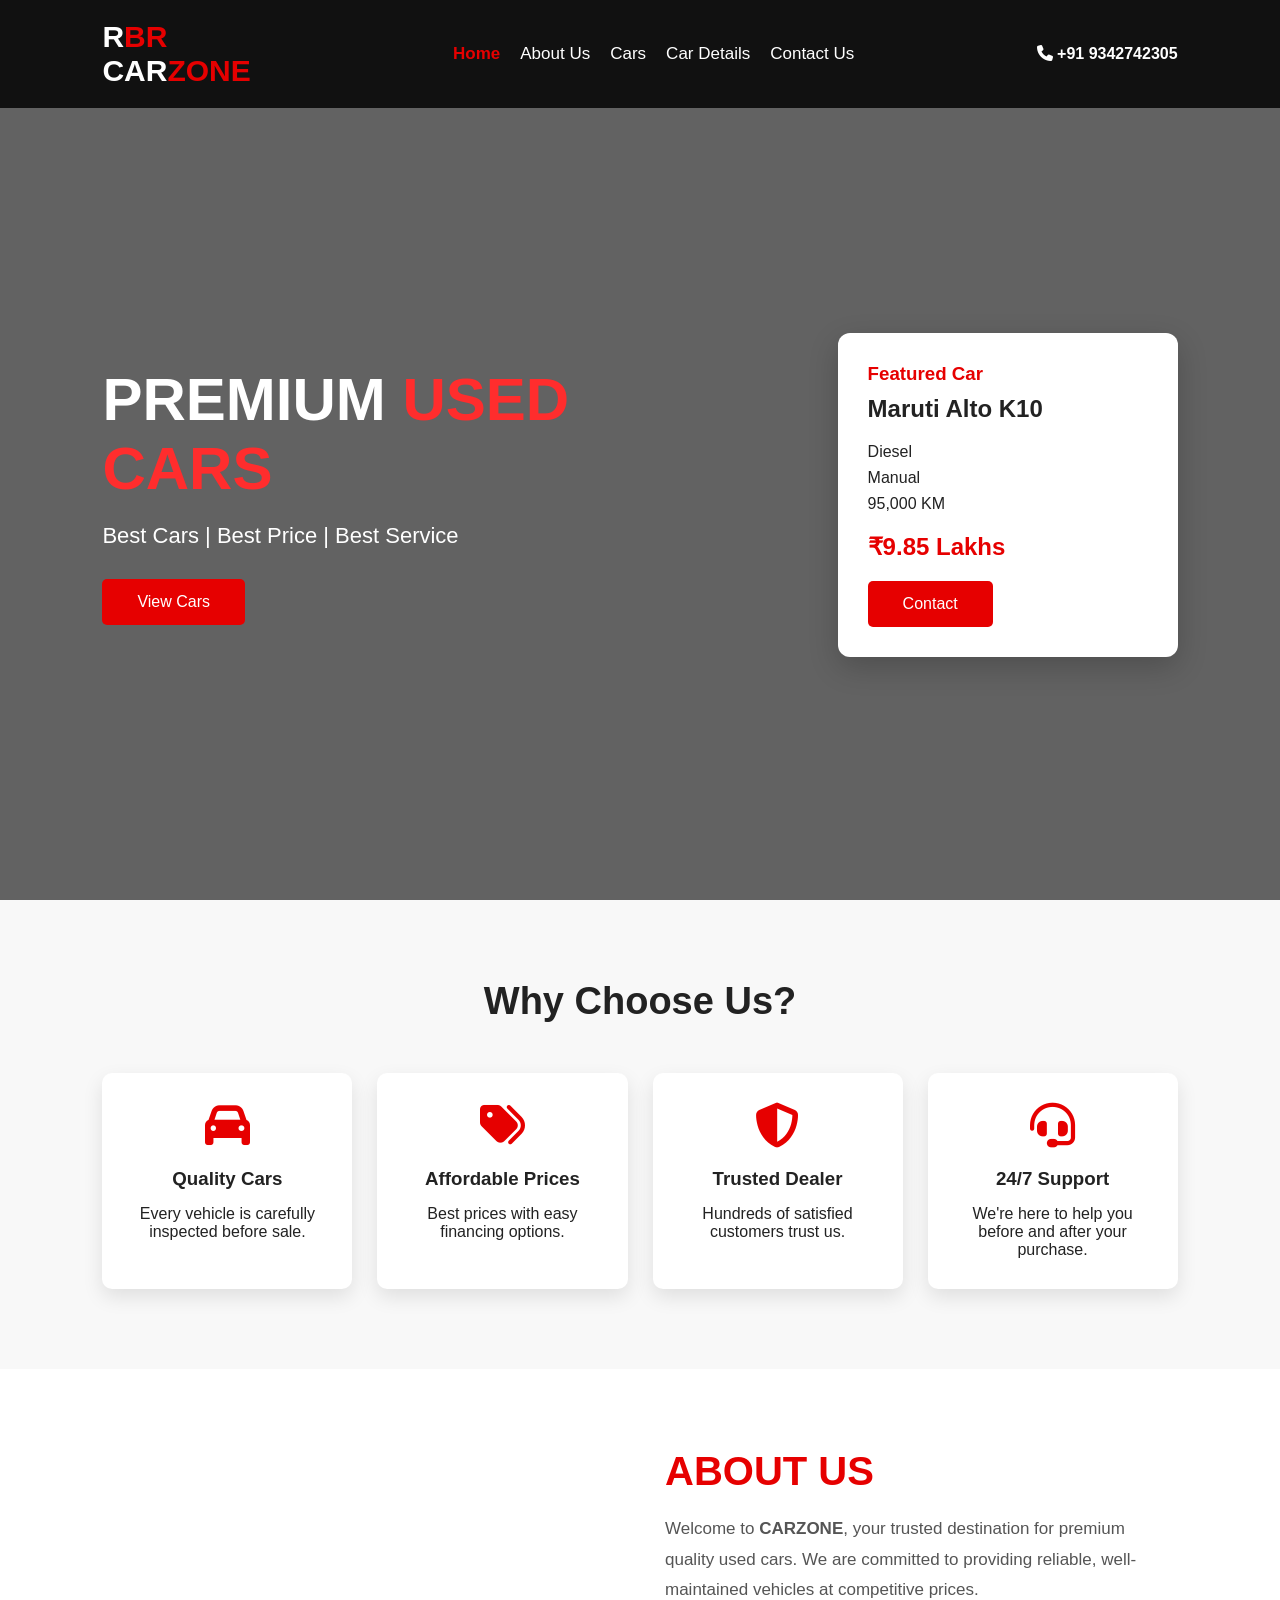
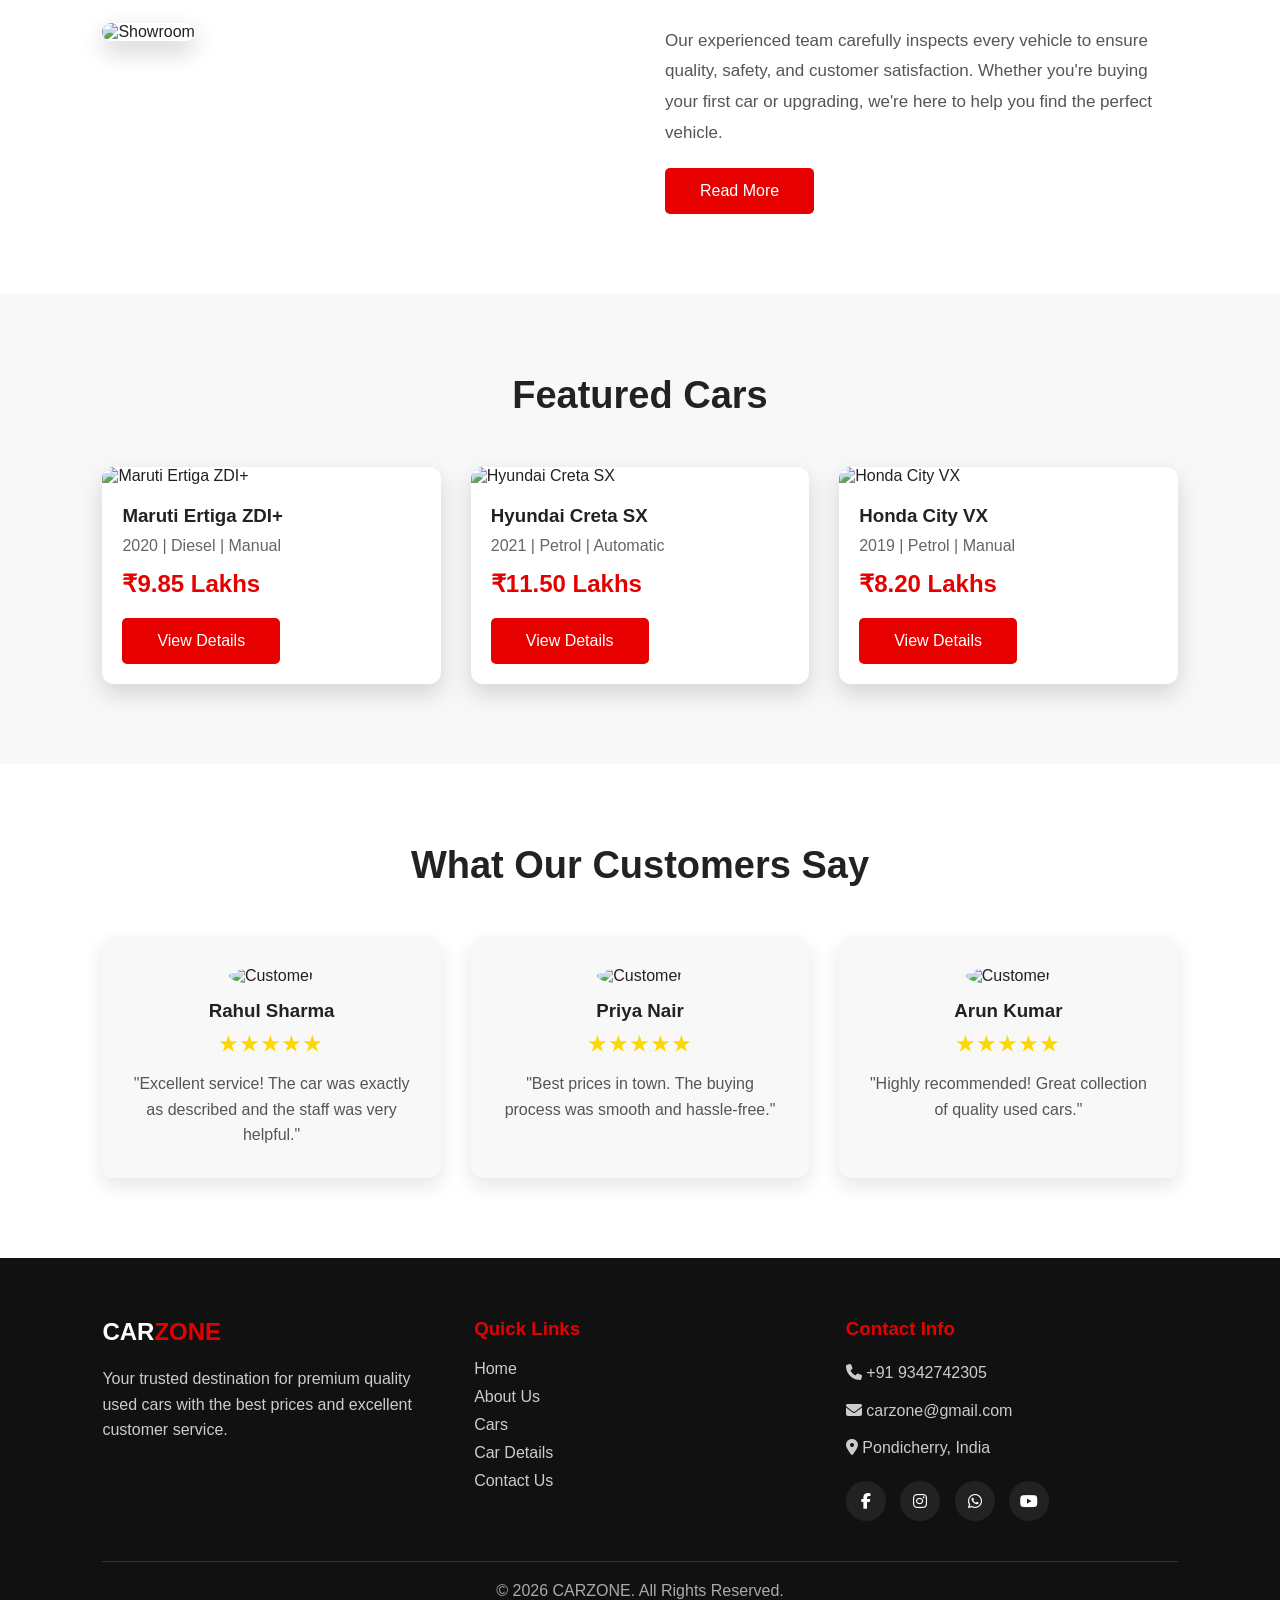
==== index.html @ 75038582 "Add files via upload" ====
<!DOCTYPE html>
<html lang="en">
<head>
<meta charset="UTF-8">
<meta name="viewport" content="width=device-width, initial-scale=1.0">
<title>CARZONE</title>
<link rel="icon" type="image/jpg" href="images/logo.jpg">
<link rel="stylesheet" href="style.css">

<!-- Font Awesome -->
<link rel="stylesheet"
href="https://cdnjs.cloudflare.com/ajax/libs/font-awesome/6.5.2/css/all.min.css">
</head>

<body>

<header>

<div class="logo">
<h2>R<span>BR</span></h2>
<h2>CAR<span>ZONE</span></h2>
</div>

<nav>
<ul>
<li><a href="index.html" class="active">Home</a></li>
<li><a href="about.html">About Us</a></li>
<li><a href="cars.html">Cars</a></li>
<li><a href="car -details.html">Car Details</a></li>
<li><a href="contact.html">Contact Us</a></li>
</ul>
</nav>

<div class="phone">
<i class="fa-solid fa-phone"></i>
+91 9342742305
</div>

</header>

<section class="hero">

<div class="hero-text">

<h1>PREMIUM <span>USED CARS</span></h1>

<p>Best Cars | Best Price | Best Service</p>

<a href="cars.html" class="btn">View Cars</a>

</div>

<div class="car-card">

<h3>Featured Car</h3>

<h2>Maruti Alto K10</h2>

<p>Diesel</p>
<p>Manual</p>
<p>95,000 KM</p>

<h1>₹9.85 Lakhs</h1>

<a href="contact.html" class="btn">Contact</a>

</div>

</section>

<section class="features">

    <h2 class="section-title">Why Choose Us?</h2>

    <div class="feature-container">

        <div class="box">
            <i class="fa-solid fa-car"></i>
            <h3>Quality Cars</h3>
            <p>Every vehicle is carefully inspected before sale.</p>
        </div>

        <div class="box">
            <i class="fa-solid fa-tags"></i>
            <h3>Affordable Prices</h3>
            <p>Best prices with easy financing options.</p>
        </div>

        <div class="box">
            <i class="fa-solid fa-shield-halved"></i>
            <h3>Trusted Dealer</h3>
            <p>Hundreds of satisfied customers trust us.</p>
        </div>

        <div class="box">
            <i class="fa-solid fa-headset"></i>
            <h3>24/7 Support</h3>
            <p>We're here to help you before and after your purchase.</p>
        </div>

    </div>

</section>

<section class="about">

    <div class="about-image">
        <img src="images/showroom.jpg" alt="Showroom">
    </div>

    <div class="about-content">

        <h2>ABOUT US</h2>

        <p>
            Welcome to <strong>CARZONE</strong>, your trusted destination for
            premium quality used cars. We are committed to providing reliable,
            well-maintained vehicles at competitive prices.
        </p>

        <p>
            Our experienced team carefully inspects every vehicle to ensure
            quality, safety, and customer satisfaction. Whether you're buying
            your first car or upgrading, we're here to help you find the
            perfect vehicle.
        </p>

        <a href="about.html" class="btn">Read More</a>

    </div>

</section>

<section class="featured-cars">

    <h2 class="section-title">Featured Cars</h2>

    <div class="car-container">

        <div class="car-box">
            <img src="images/car1.jpeg" alt="Maruti Ertiga ZDI+">
            <div class="car-info">
                <h3>Maruti Ertiga ZDI+</h3>
                <p>2020 | Diesel | Manual</p>
                <h4>₹9.85 Lakhs</h4>
                <a href="car -details.html" class="btn">View Details</a>
            </div>
        </div>

        <div class="car-box">
            <img src="images/car2.jpg" alt="Hyundai Creta SX">
            <div class="car-info">
                <h3>Hyundai Creta SX</h3>
                <p>2021 | Petrol | Automatic</p>
                <h4>₹11.50 Lakhs</h4>
                <a href="car -details.html" class="btn">View Details</a>
            </div>
        </div>

        <div class="car-box">
            <img src="images/car3.jpeg" alt="Honda City VX">
            <div class="car-info">
                <h3>Honda City VX</h3>
                <p>2019 | Petrol | Manual</p>
                <h4>₹8.20 Lakhs</h4>
                <a href="car -details.html" class="btn">View Details</a>
            </div>
        </div>

    </div>

</section>

<section class="reviews">

    <h2 class="section-title">What Our Customers Say</h2>

    <div class="review-container">

        <div class="review">
            <img src="images/user1.jpg" alt="Customer">
            <h3>Rahul Sharma</h3>
            <div class="stars">★★★★★</div>
            <p>"Excellent service! The car was exactly as described and the staff was very helpful."</p>
        </div>

        <div class="review">
            <img src="images/user2.jpg" alt="Customer">
            <h3>Priya Nair</h3>
            <div class="stars">★★★★★</div>
            <p>"Best prices in town. The buying process was smooth and hassle-free."</p>
        </div>

        <div class="review">
            <img src="images/user3.jpg" alt="Customer">
            <h3>Arun Kumar</h3>
            <div class="stars">★★★★★</div>
            <p>"Highly recommended! Great collection of quality used cars."</p>
        </div>

    </div>

</section>

<footer class="footer">

    <div class="footer-container">

        <div class="footer-box">
            <h2>CAR<span>ZONE</span></h2>
            <p>
                Your trusted destination for premium quality used cars
                with the best prices and excellent customer service.
            </p>
        </div>

        <div class="footer-box">
            <h3>Quick Links</h3>
            <ul>
                <li><a href="index.html" class="active">Home</a></li>
                <li><a href="about.html">About Us</a></li>
                <li><a href="cars.html">Cars</a></li>
                <li><a href="car -details.html">Car Details</a></li>
                <li><a href="contact.html">Contact Us</a></li>
            </ul>
        </div>

        <div class="footer-box">
            <h3>Contact Info</h3>
            <p><i class="fa-solid fa-phone"></i> +91 9342742305</p>
            <p><i class="fa-solid fa-envelope"></i> carzone@gmail.com</p>
            <p><i class="fa-solid fa-location-dot"></i> Pondicherry, India</p>

            <div class="social-icons">
                <a href="https://www.facebook.com/MarutiSuzukiIndiaLimited" target="_blank"><i class="fab fa-facebook-f"></i></a>
                <a href="https://www.instagram.com/marutisuzukiarena/" target="_blank"><i class="fab fa-instagram"></i></a>
                <a href="https://wa.me/919342742305" target="_blank"><i class="fab fa-whatsapp"></i></a>
                <a href="https://www.youtube.com/@MarutiSuzukiIndiaLtd" target="_blank"><i class="fab fa-youtube"></i></a>
            </div>
        </div>

    </div>

    <div class="footer-bottom">
        <p>©️ 2026 CARZONE. All Rights Reserved.</p>
    </div>

</footer>

</body>
</html>
---- style.css ----
/* Reset */
*{
    margin:0;
    padding:0;
    box-sizing:border-box;
    font-family:Arial, Helvetica, sans-serif;
}

body{
    background:#f5f5f5;
    color:#222;
}

/* Header */
header{
    width:100%;
    background:#111;
    display:flex;
    justify-content:space-between;
    align-items:center;
    padding:20px 8%;
    position:fixed;
    top:0;
    z-index:1000;
}

.logo h2{
    color:#fff;
    font-size:30px;
}

.logo span{
    color:#e60000;
}

nav ul{
    display:flex;
    list-style:none;
}

nav ul li{
    margin-left:20px;
}

nav ul li a{
    font-size:16px;
    white-space:nowrap;
}

nav ul li a{
    color:#fff;
    text-decoration:none;
    font-size:17px;
    transition:.3s;
}
nav ul li a.active{
    color:#e60000;
    font-weight:bold;
}
nav ul li a:hover{
    color:#e60000;
}

.phone{
    color:#fff;
    font-weight:bold;
}

/* Hero Section */
.hero{
    margin-top:90px;
    min-height:90vh;
    background:linear-gradient(rgba(0,0,0,.6),rgba(0,0,0,.6)),
    url("images/hero.jpg") center/cover no-repeat;
    display:flex;
    justify-content:space-between;
    align-items:center;
    padding:60px 8%;
}

.hero-text{
    color:#fff;
    max-width:600px;
}

.hero-text h1{
    font-size:60px;
    margin-bottom:20px;
}

.hero-text span{
    color:#ff2d2d;
}

.hero-text p{
    font-size:22px;
    margin-bottom:30px;
}

.btn{
    display:inline-block;
    background:#e60000;
    color:#fff;
    text-decoration:none;
    padding:14px 35px;
    border-radius:5px;
    transition:.3s;
}

.btn:hover{
    background:#b30000;
}

/* Featured Car Card */
.car-card{
    width:340px;
    background:#fff;
    padding:30px;
    border-radius:12px;
    box-shadow:0 10px 30px rgba(0,0,0,.2);
}

.car-card h3{
    color:#e60000;
    margin-bottom:10px;
}

.car-card h2{
    margin-bottom:20px;
}

.car-card p{
    margin:8px 0;
}

.car-card h1{
    color:#e60000;
    margin:20px 0;
}
/* Features Section */

.features{
    padding:80px 8%;
    background:#f8f8f8;
}

.section-title{
    text-align:center;
    font-size:38px;
    margin-bottom:50px;
    color:#222;
}

.feature-container{
    display:grid;
    grid-template-columns:repeat(auto-fit,minmax(220px,1fr));
    gap:25px;
}

.box{
    background:#fff;
    padding:30px;
    text-align:center;
    border-radius:10px;
    box-shadow:0 8px 20px rgba(0,0,0,.1);
    transition:.3s;
}

.box:hover{
    transform:translateY(-8px);
}

.box i{
    font-size:45px;
    color:#e60000;
    margin-bottom:20px;
}

.box h3{
    margin-bottom:15px;
}
/* About Section */

.about{
    display:flex;
    align-items:center;
    justify-content:space-between;
    gap:50px;
    padding:80px 8%;
    background:#ffffff;
}

.about-image{
    flex:1;
}

.about-image img{
    width:100%;
    border-radius:12px;
    box-shadow:0 10px 25px rgba(0,0,0,.2);
}

.about-content{
    flex:1;
}

.about-content h2{
    font-size:40px;
    color:#e60000;
    margin-bottom:20px;
}

.about-content p{
    font-size:17px;
    line-height:1.8;
    margin-bottom:20px;
    color:#555;
}
/* Featured Cars */

.featured-cars{
    padding:80px 8%;
    background:#f8f8f8;
}

.car-container{
    display:grid;
    grid-template-columns:repeat(auto-fit,minmax(300px,1fr));
    gap:30px;
}

.car-box{
    background:#fff;
    border-radius:12px;
    overflow:hidden;
    box-shadow:0 10px 25px rgba(0,0,0,.15);
    transition:.3s;
}

.car-box:hover{
    transform:translateY(-10px);
}

.car-box img{
    width:100%;
    height:220px;
    object-fit:cover;
}

.car-info{
    padding:20px;
}

.car-info h3{
    margin-bottom:10px;
}

.car-info p{
    color:#666;
    margin-bottom:15px;
}

.car-info h4{
    color:#e60000;
    margin-bottom:20px;
    font-size:24px;
}
/* Customer Reviews */

.reviews{
    padding:80px 8%;
    background:#ffffff;
}

.review-container{
    display:grid;
    grid-template-columns:repeat(auto-fit,minmax(280px,1fr));
    gap:30px;
}

.review{
    background:#f8f8f8;
    text-align:center;
    padding:30px;
    border-radius:12px;
    box-shadow:0 8px 20px rgba(0,0,0,.1);
    transition:.3s;
}

.review:hover{
    transform:translateY(-8px);
}

.review img{
    width:90px;
    height:90px;
    border-radius:50%;
    object-fit:cover;
    margin-bottom:15px;
}

.review h3{
    margin-bottom:10px;
}

.stars{
    color:gold;
    font-size:20px;
    font-weight: bold;
    letter-spacing: 3px;
    margin-bottom:15px;
}

.review p{
    color:#555;
    line-height:1.6;
}
/* Footer */

.footer{
    background:#111;
    color:#fff;
    padding:60px 8% 20px;
}

.footer-container{
    display:grid;
    grid-template-columns:repeat(auto-fit,minmax(250px,1fr));
    gap:40px;
    margin-bottom:40px;
}

.footer-box h2{
    color:#fff;
    margin-bottom:20px;
}

.footer-box h2 span{
    color:#e60000;
}

.footer-box h3{
    margin-bottom:20px;
    color:#e60000;
}

.footer-box p{
    margin-bottom:12px;
    color:#ccc;
    line-height:1.6;
}

.footer-box ul{
    list-style:none;
}

.footer-box ul li{
    margin-bottom:10px;
}

.footer-box ul li a{
    color:#ccc;
    text-decoration:none;
    transition:.3s;
}

.footer-box ul li a:hover{
    color:#e60000;
}

.social-icons{
    margin-top:20px;
}

.social-icons a{
    display:inline-flex;
    align-items:center;
    justify-content:center;
    width:40px;
    height:40px;
    background:#222;
    color:#fff;
    border-radius:50%;
    margin-right:10px;
    text-decoration:none;
    transition:.3s;
}

.social-icons a:hover{
    background:#e60000;
}

.footer-bottom{
    border-top:1px solid #333;
    padding-top:20px;
    text-align:center;
    color:#aaa;
}
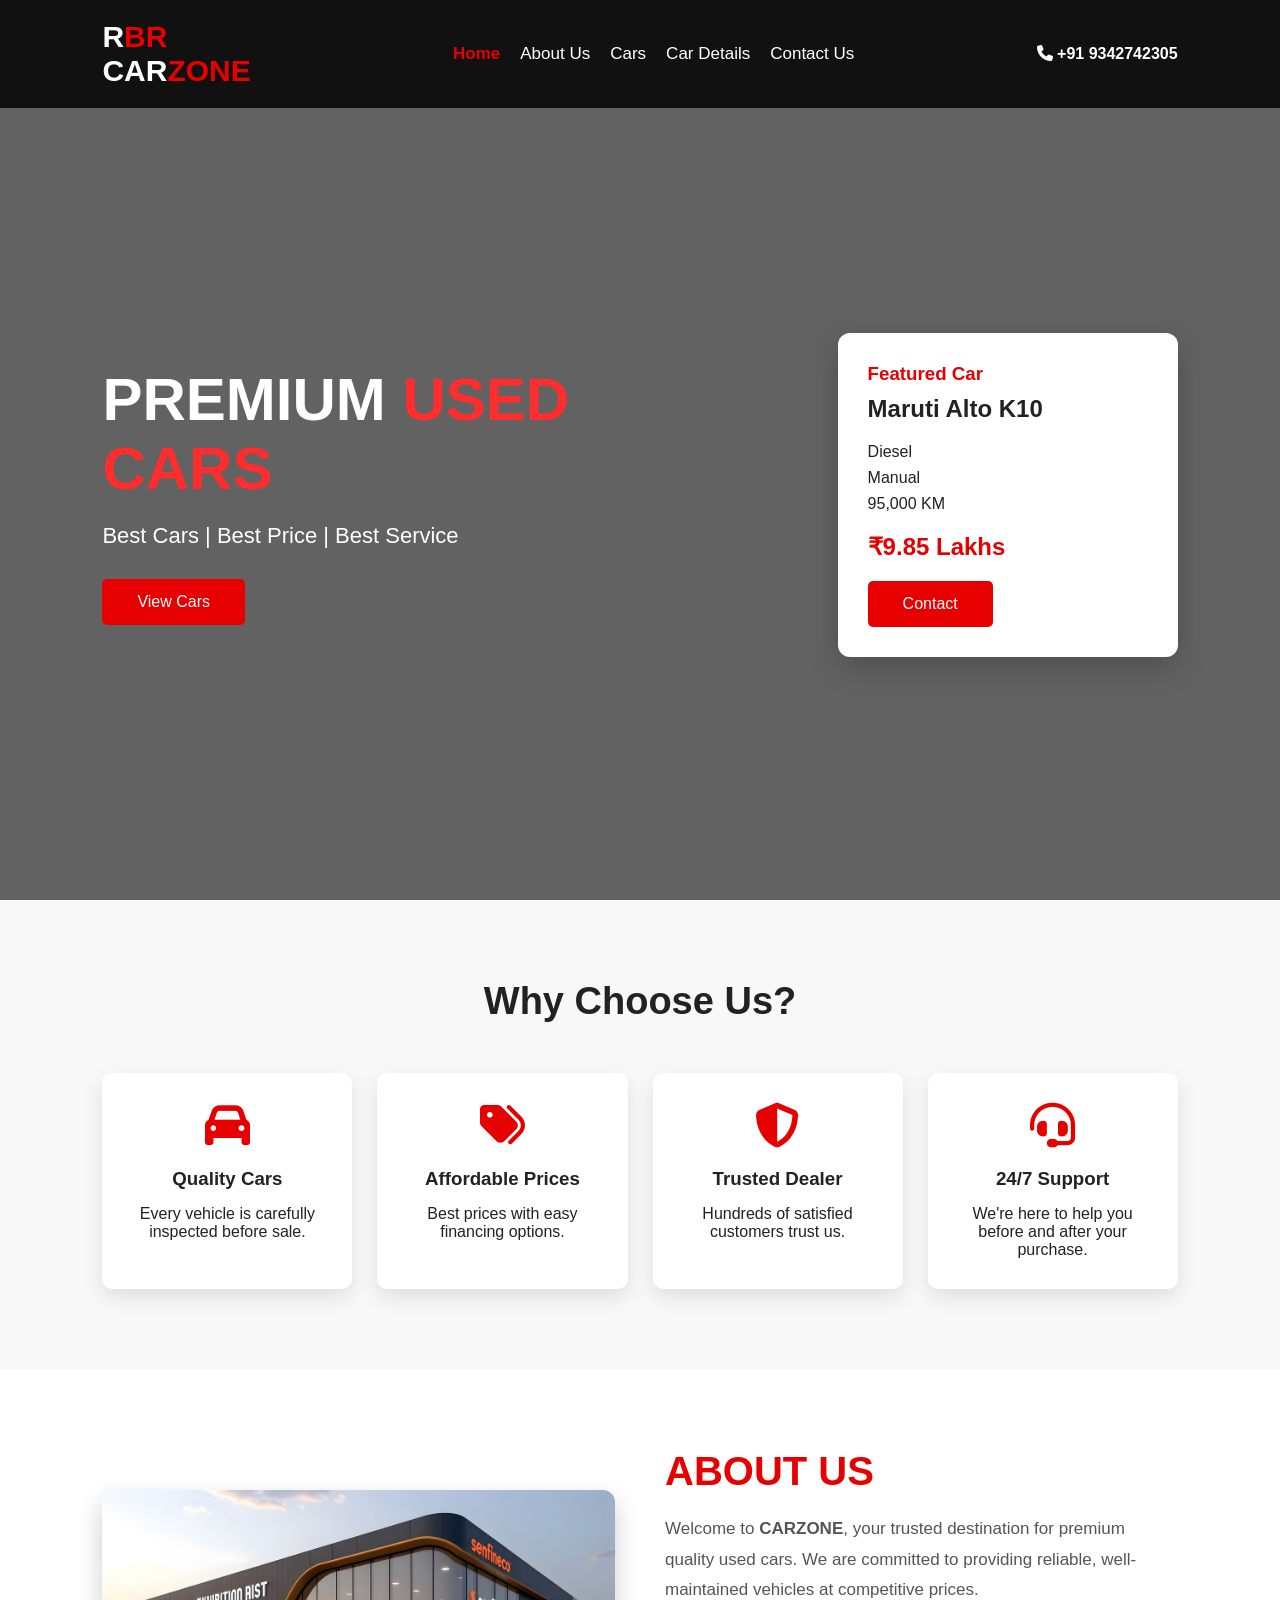
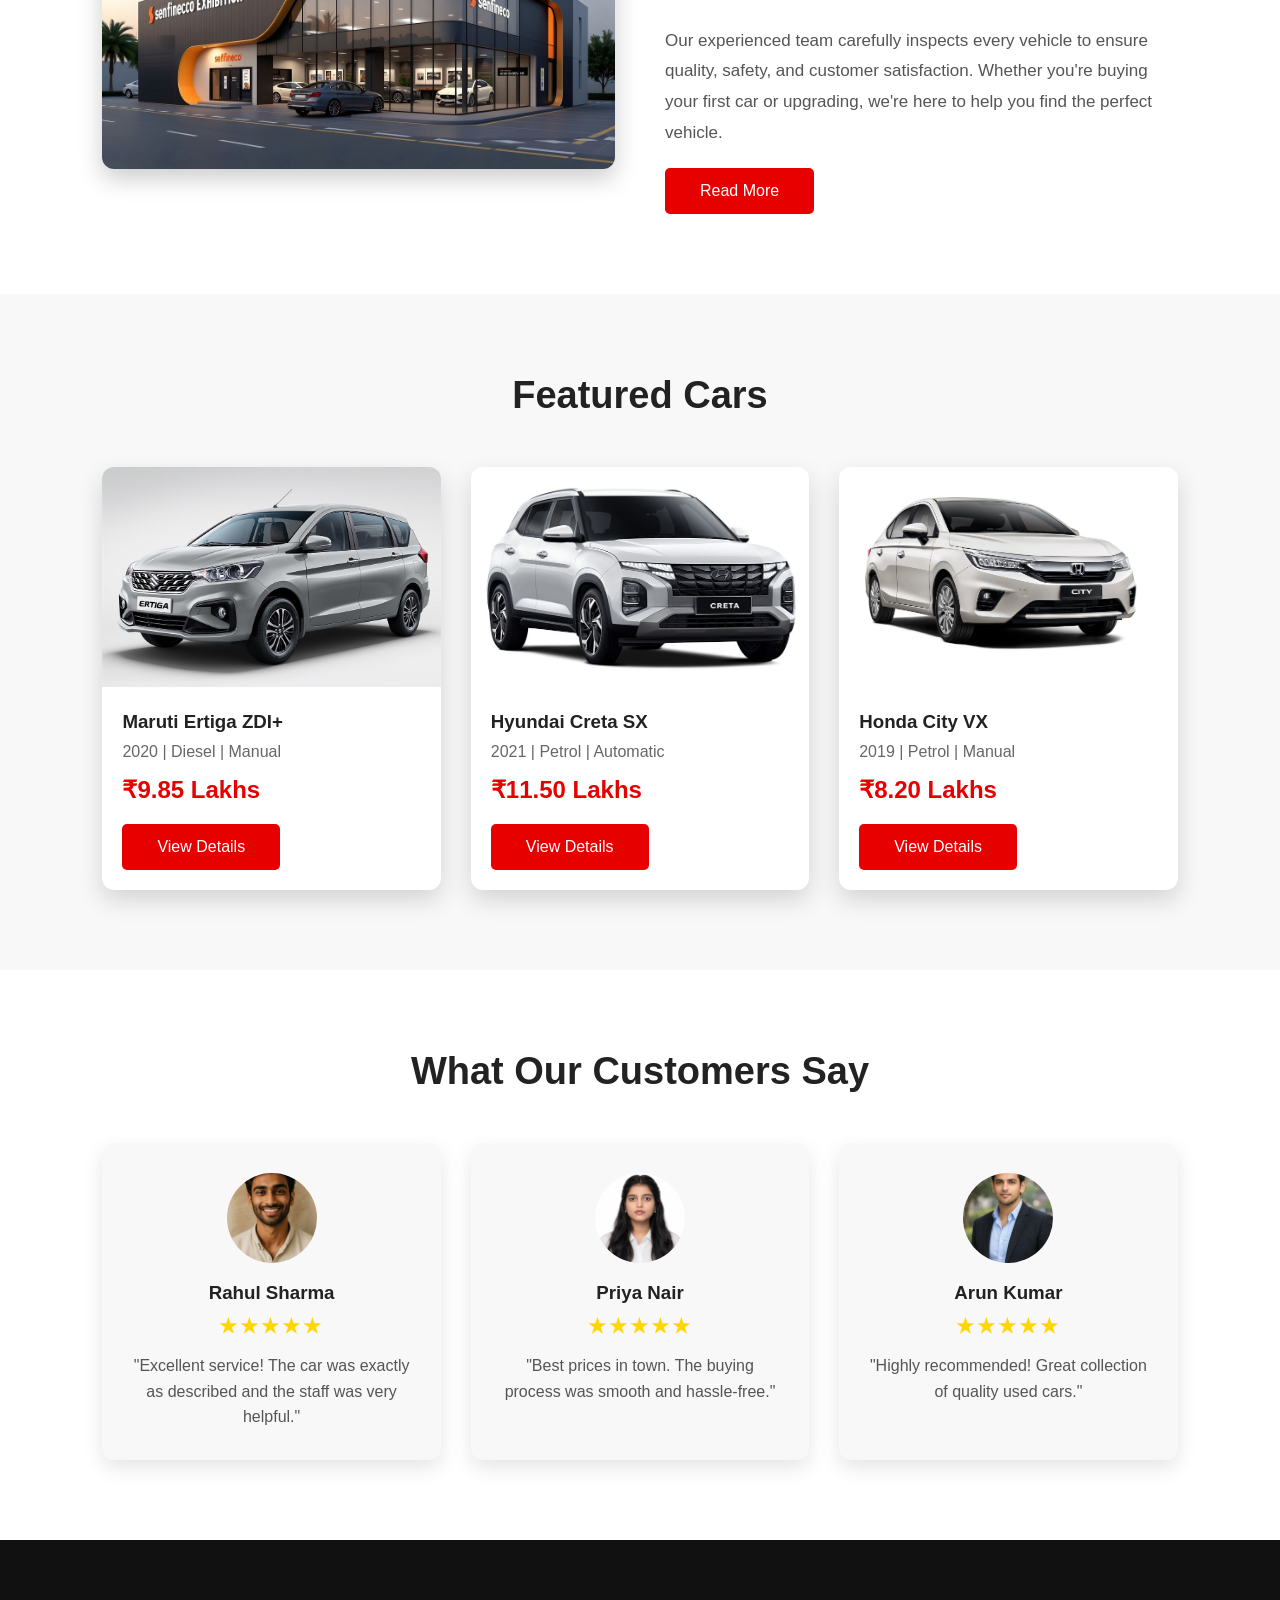
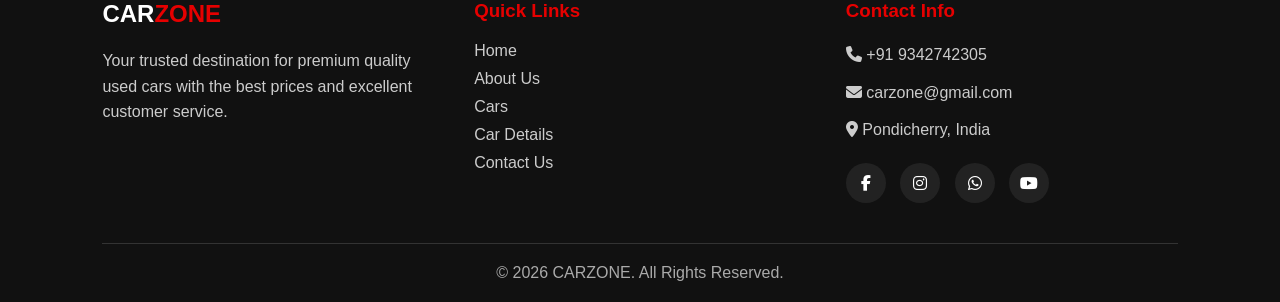
==== commit 593b0e4f: "Update index.html" ====
--- a/index.html
+++ b/index.html
@@ -4,7 +4,7 @@
 <meta charset="UTF-8">
 <meta name="viewport" content="width=device-width, initial-scale=1.0">
 <title>CARZONE</title>
-<link rel="icon" type="image/jpg" href="images/logo.jpg">
+<link rel="icon" type="image/jpg" href="logo.jpg">
 <link rel="stylesheet" href="style.css">
 
 <!-- Font Awesome -->
@@ -105,7 +105,7 @@
 <section class="about">
 
     <div class="about-image">
-        <img src="images/showroom.jpg" alt="Showroom">
+        <img src="showroom.jpg" alt="Showroom">
     </div>
 
     <div class="about-content">
@@ -138,7 +138,7 @@
     <div class="car-container">
 
         <div class="car-box">
-            <img src="images/car1.jpeg" alt="Maruti Ertiga ZDI+">
+            <img src="car1.jpeg" alt="Maruti Ertiga ZDI+">
             <div class="car-info">
                 <h3>Maruti Ertiga ZDI+</h3>
                 <p>2020 | Diesel | Manual</p>
@@ -148,7 +148,7 @@
         </div>
 
         <div class="car-box">
-            <img src="images/car2.jpg" alt="Hyundai Creta SX">
+            <img src="car2.jpg" alt="Hyundai Creta SX">
             <div class="car-info">
                 <h3>Hyundai Creta SX</h3>
                 <p>2021 | Petrol | Automatic</p>
@@ -158,7 +158,7 @@
         </div>
 
         <div class="car-box">
-            <img src="images/car3.jpeg" alt="Honda City VX">
+            <img src="car3.jpeg" alt="Honda City VX">
             <div class="car-info">
                 <h3>Honda City VX</h3>
                 <p>2019 | Petrol | Manual</p>
@@ -178,21 +178,21 @@
     <div class="review-container">
 
         <div class="review">
-            <img src="images/user1.jpg" alt="Customer">
+            <img src="user1.jpg" alt="Customer">
             <h3>Rahul Sharma</h3>
             <div class="stars">★★★★★</div>
             <p>"Excellent service! The car was exactly as described and the staff was very helpful."</p>
         </div>
 
         <div class="review">
-            <img src="images/user2.jpg" alt="Customer">
+            <img src="user2.jpg" alt="Customer">
             <h3>Priya Nair</h3>
             <div class="stars">★★★★★</div>
             <p>"Best prices in town. The buying process was smooth and hassle-free."</p>
         </div>
 
         <div class="review">
-            <img src="images/user3.jpg" alt="Customer">
+            <img src="user3.jpg" alt="Customer">
             <h3>Arun Kumar</h3>
             <div class="stars">★★★★★</div>
             <p>"Highly recommended! Great collection of quality used cars."</p>
@@ -248,4 +248,4 @@
 </footer>
 
 </body>
-</html>+</html>
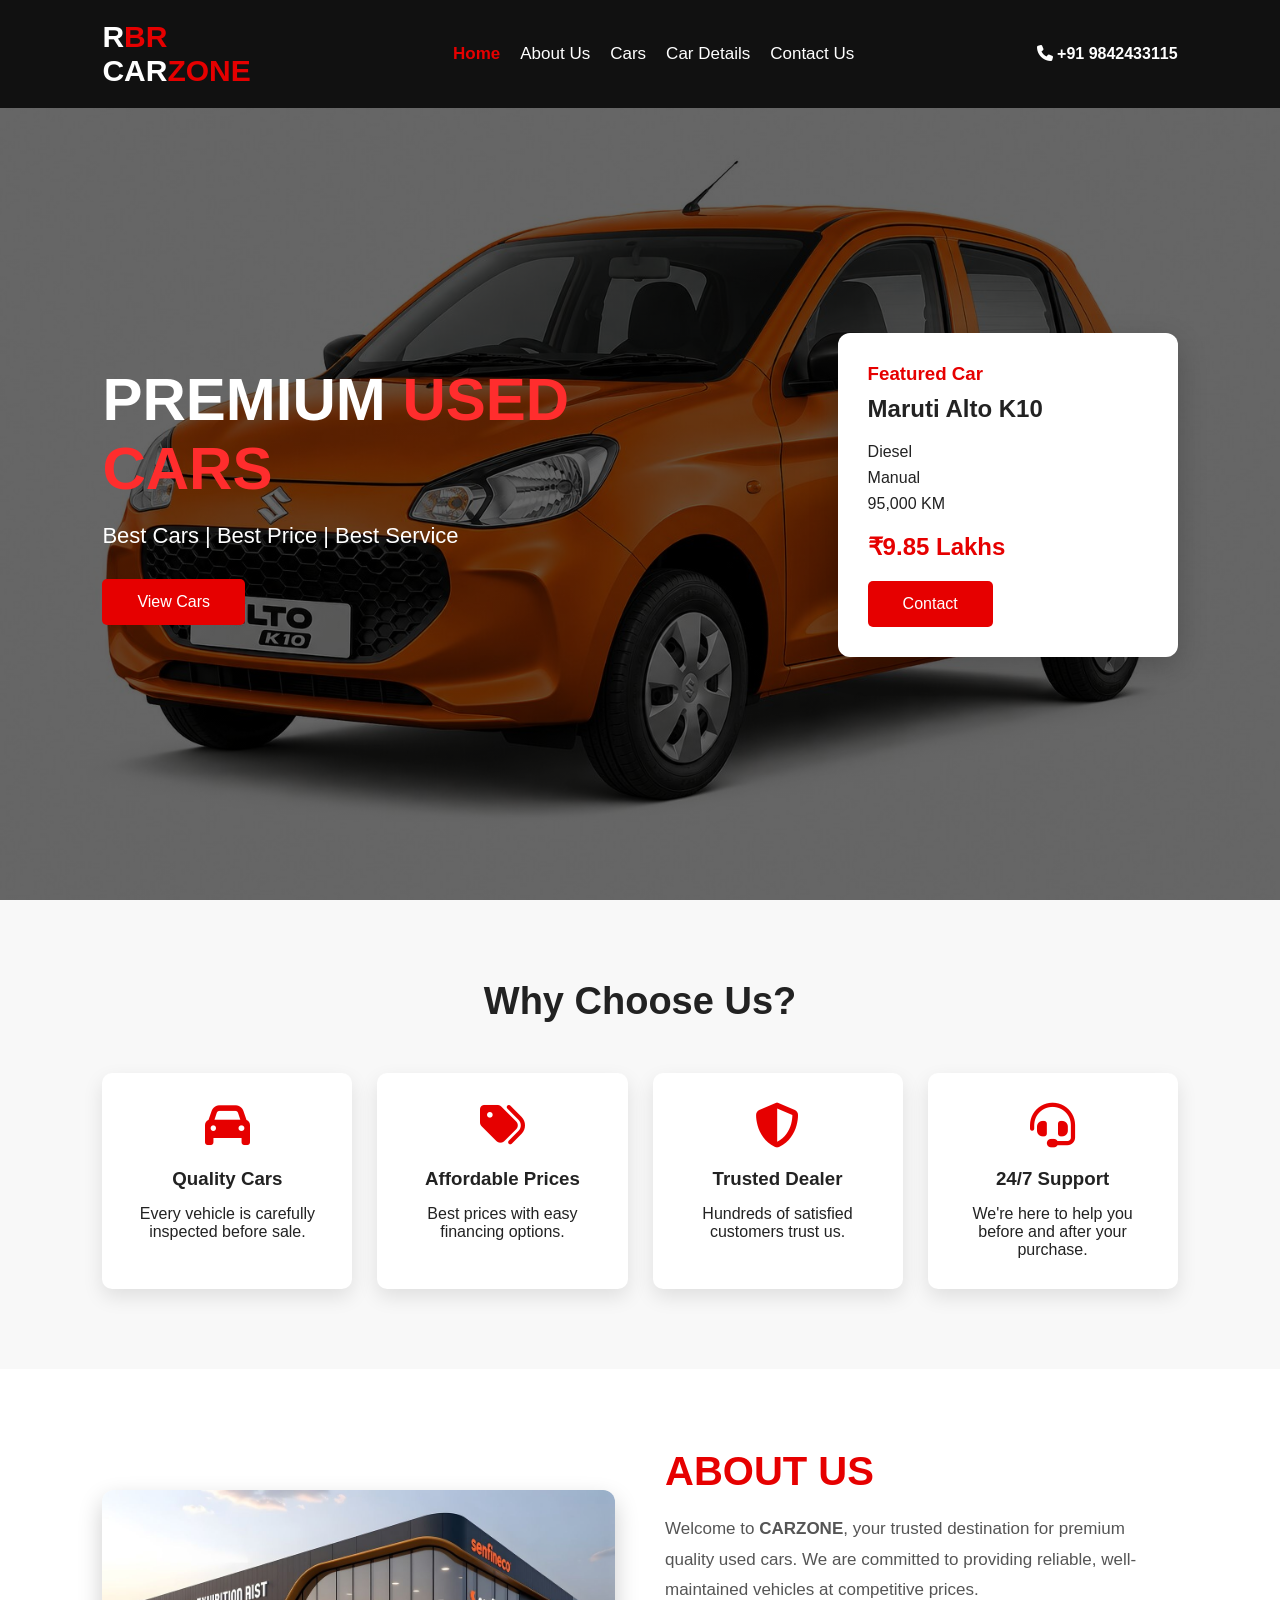
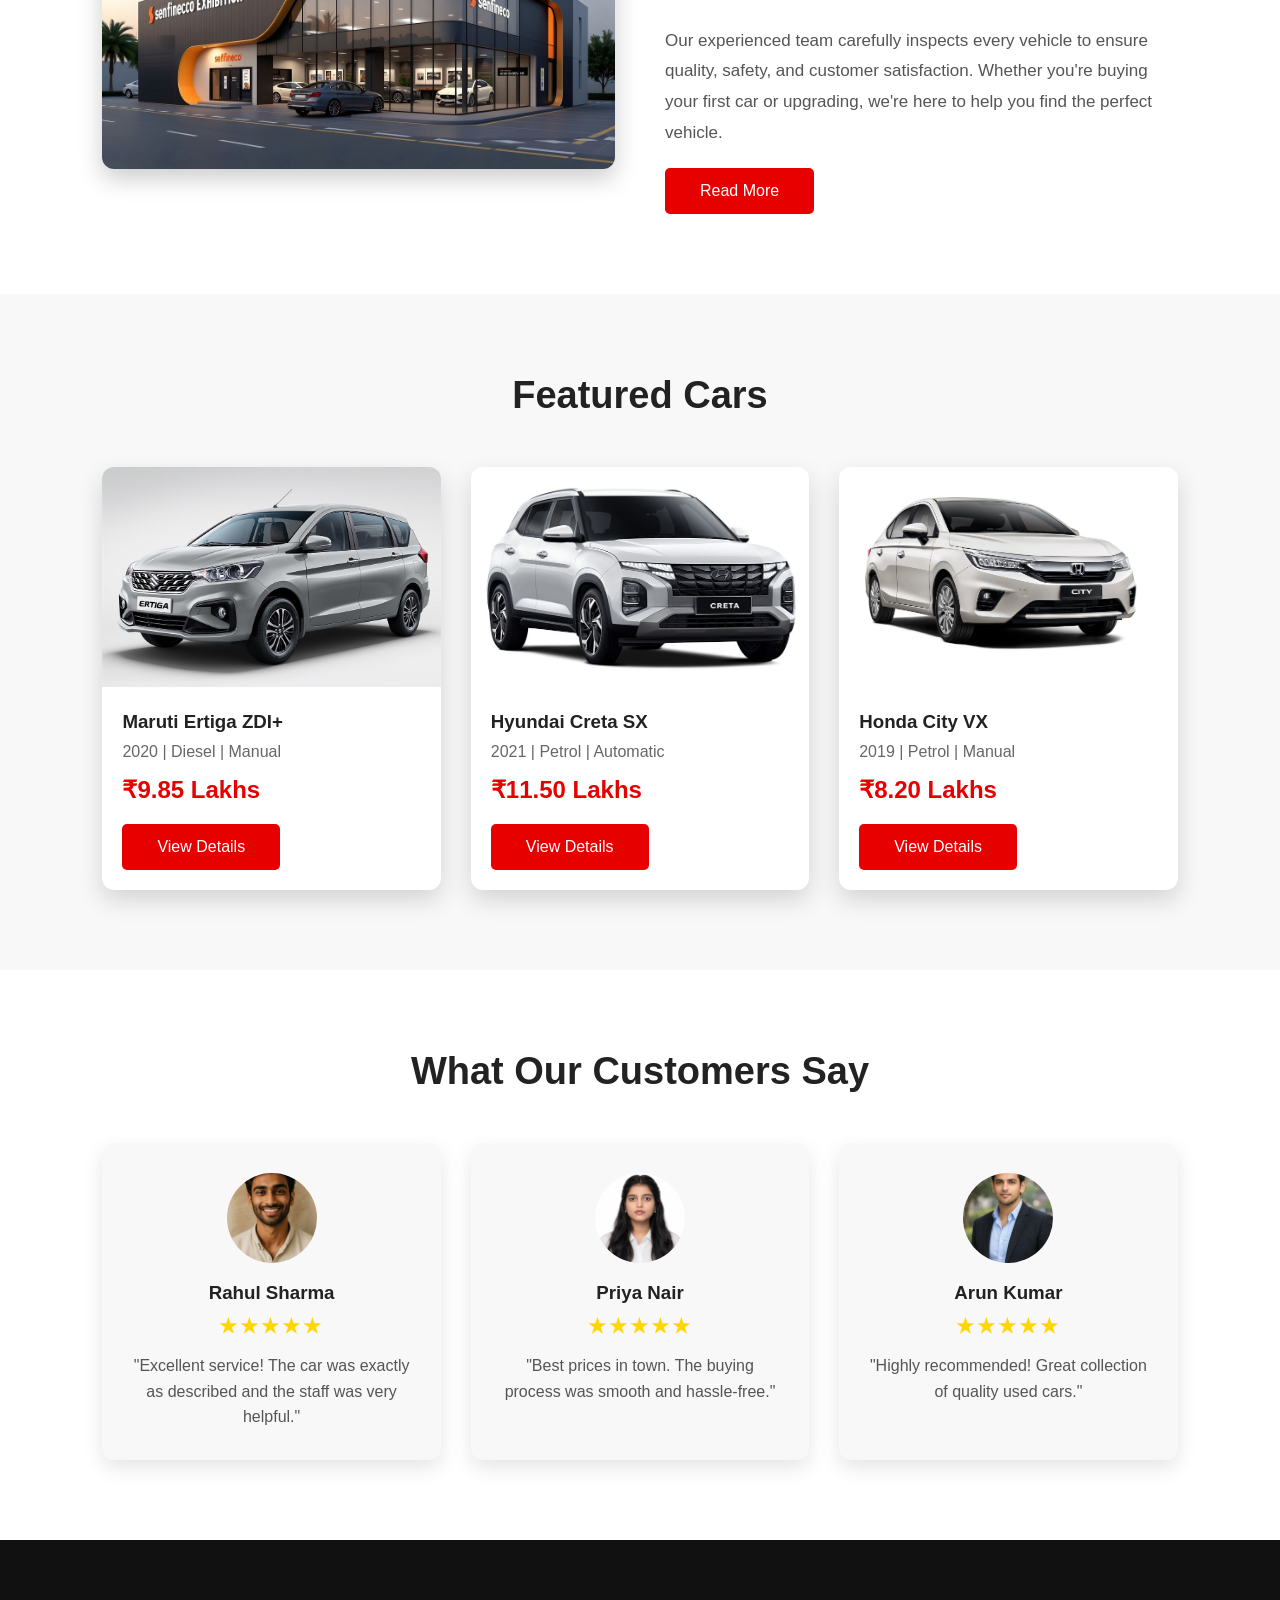
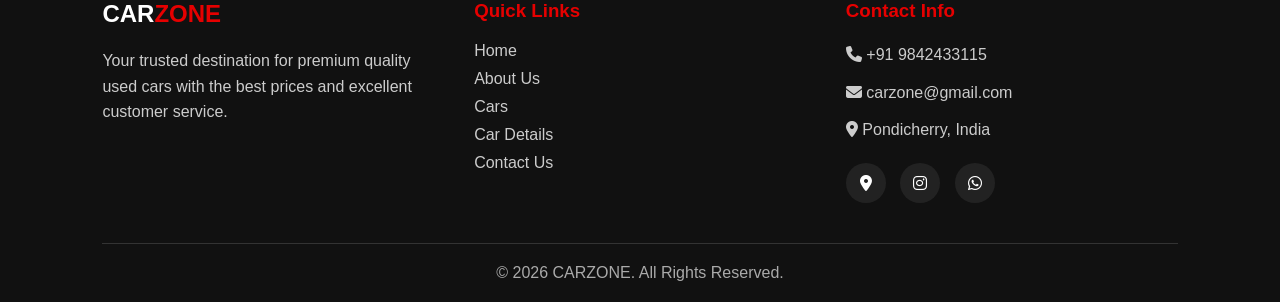
==== commit 3347e1fd: "Update index.html" ====
--- a/index.html
+++ b/index.html
@@ -33,7 +33,7 @@
 
 <div class="phone">
 <i class="fa-solid fa-phone"></i>
-+91 9342742305
++91 9842433115
 </div>
 
 </header>
@@ -227,15 +227,14 @@
 
         <div class="footer-box">
             <h3>Contact Info</h3>
-            <p><i class="fa-solid fa-phone"></i> +91 9342742305</p>
+            <p><i class="fa-solid fa-phone"></i> +91 9842433115</p>
             <p><i class="fa-solid fa-envelope"></i> carzone@gmail.com</p>
             <p><i class="fa-solid fa-location-dot"></i> Pondicherry, India</p>
 
             <div class="social-icons">
-                <a href="https://www.facebook.com/MarutiSuzukiIndiaLimited" target="_blank"><i class="fab fa-facebook-f"></i></a>
-                <a href="https://www.instagram.com/marutisuzukiarena/" target="_blank"><i class="fab fa-instagram"></i></a>
-                <a href="https://wa.me/919342742305" target="_blank"><i class="fab fa-whatsapp"></i></a>
-                <a href="https://www.youtube.com/@MarutiSuzukiIndiaLtd" target="_blank"><i class="fab fa-youtube"></i></a>
+                <a href="https://maps.app.goo.gl/df4e2etAbqpCkamU9?g_st=ac" target="_blank"><i class="fas fa-location-dot"></i></a>
+                <a href="https://www.instagram.com/rbr_cars_pondy?igsh=MWV0d29mZHdsMzRxeQ==" target="_blank"><i class="fab fa-instagram"></i></a>
+                <a href="https://wa.me/919842433115" target="_blank"><i class="fab fa-whatsapp"></i></a>
             </div>
         </div>
 
--- a/style.css
+++ b/style.css
@@ -71,7 +71,7 @@
     margin-top:90px;
     min-height:90vh;
     background:linear-gradient(rgba(0,0,0,.6),rgba(0,0,0,.6)),
-    url("images/hero.jpg") center/cover no-repeat;
+    url("hero.jpg") center/cover no-repeat;
     display:flex;
     justify-content:space-between;
     align-items:center;
@@ -395,4 +395,4 @@
     padding-top:20px;
     text-align:center;
     color:#aaa;
-}+}
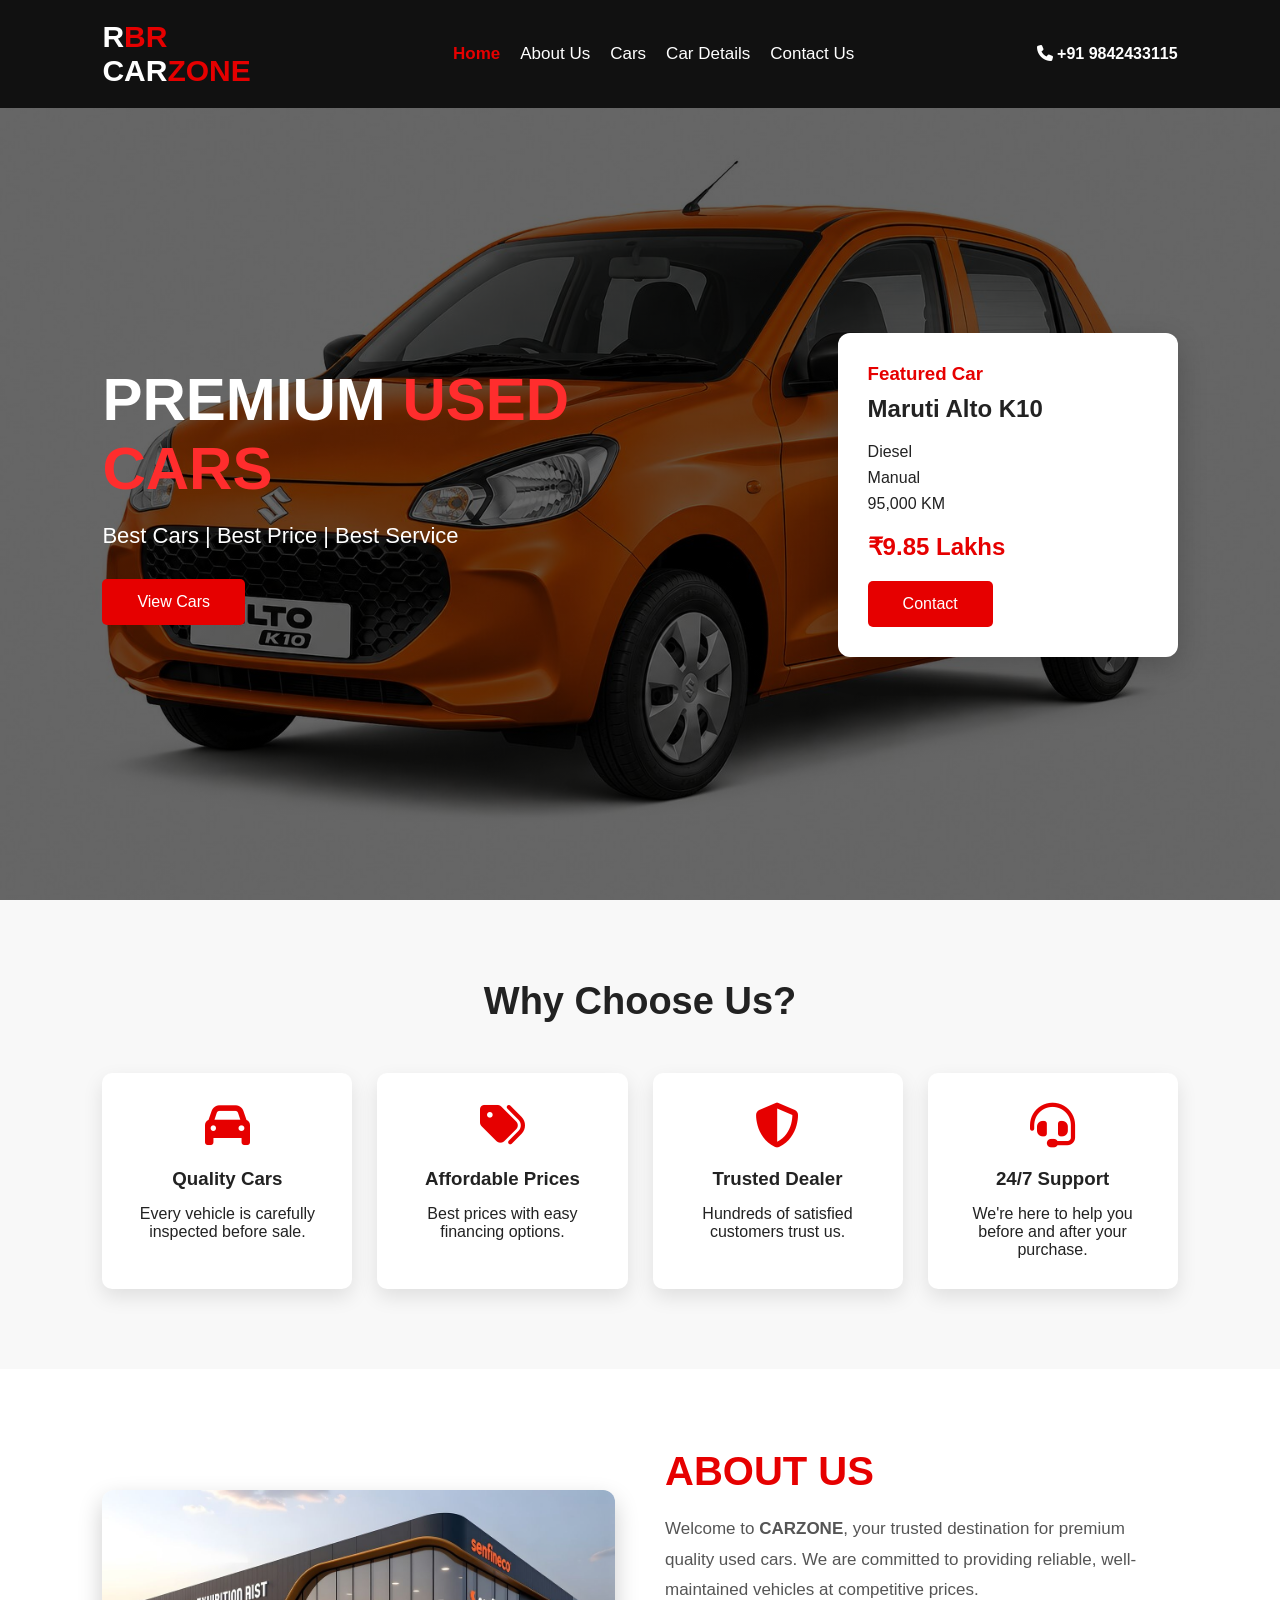
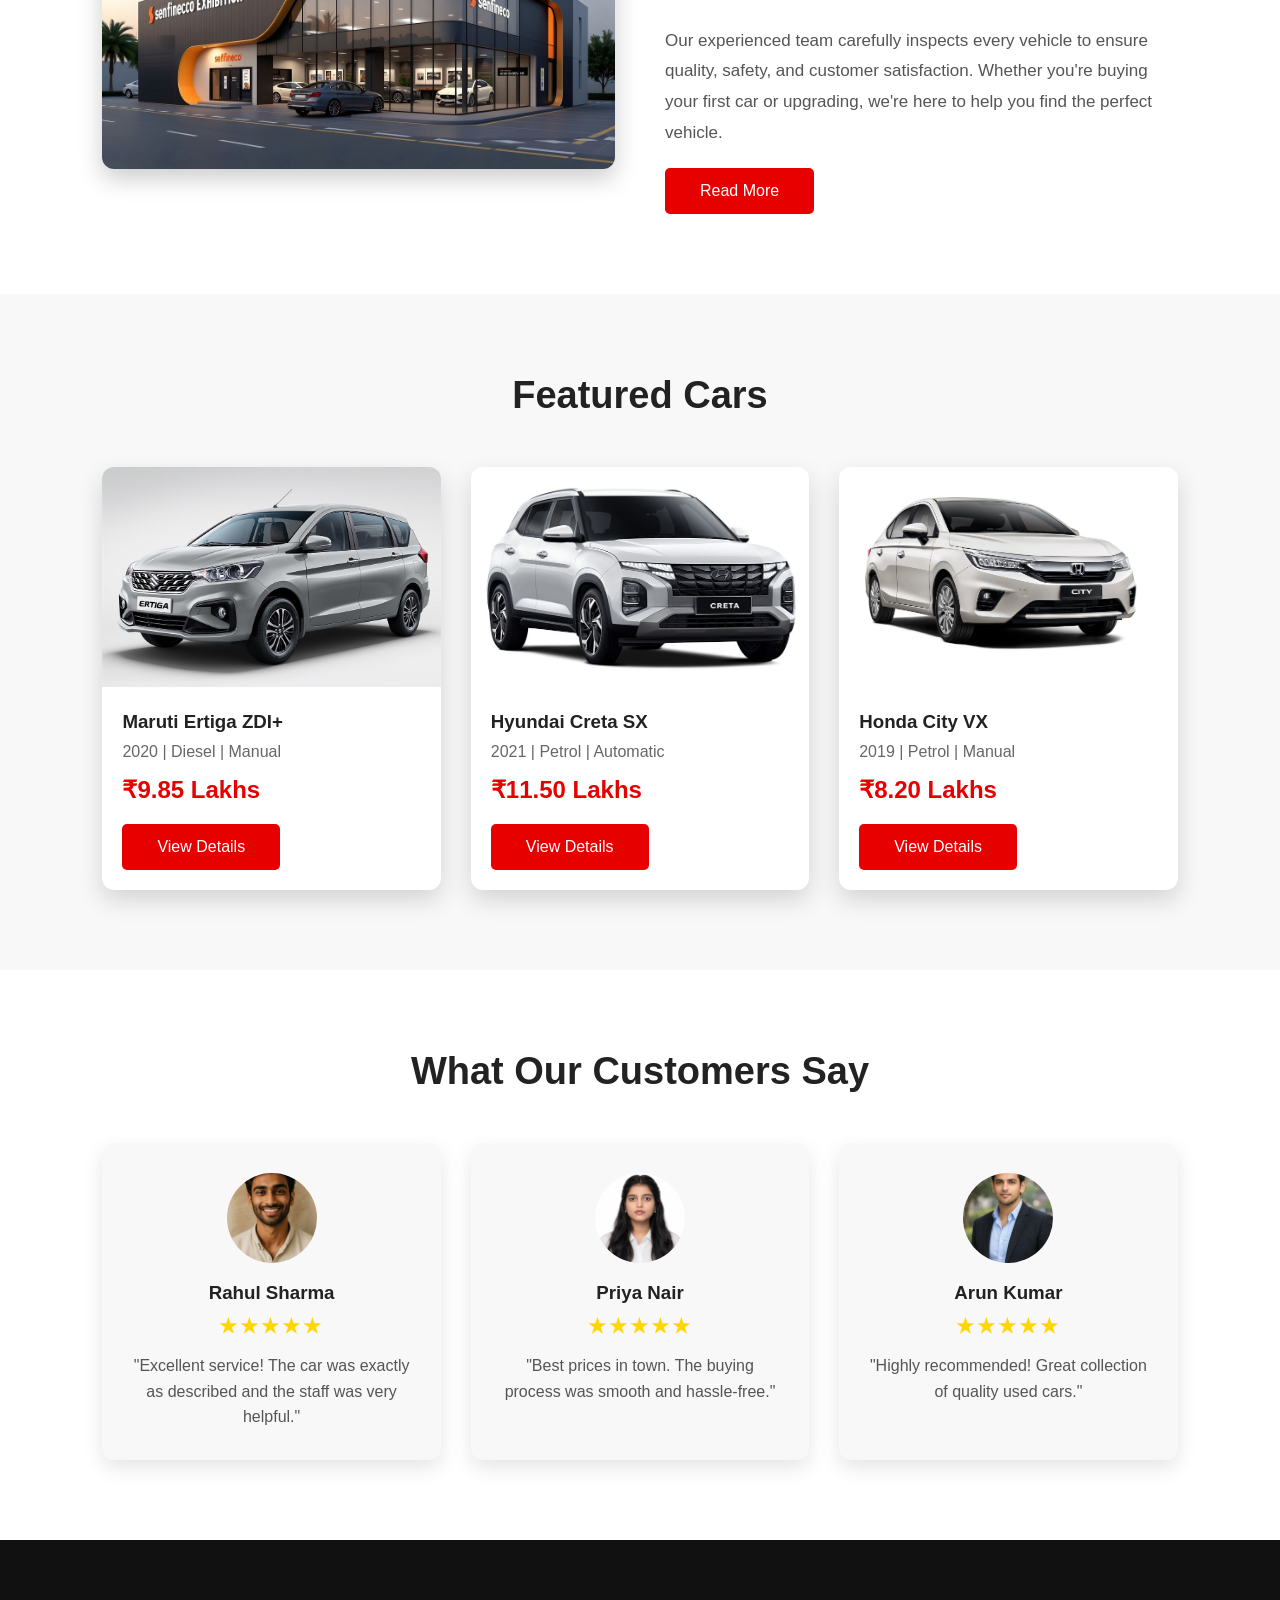
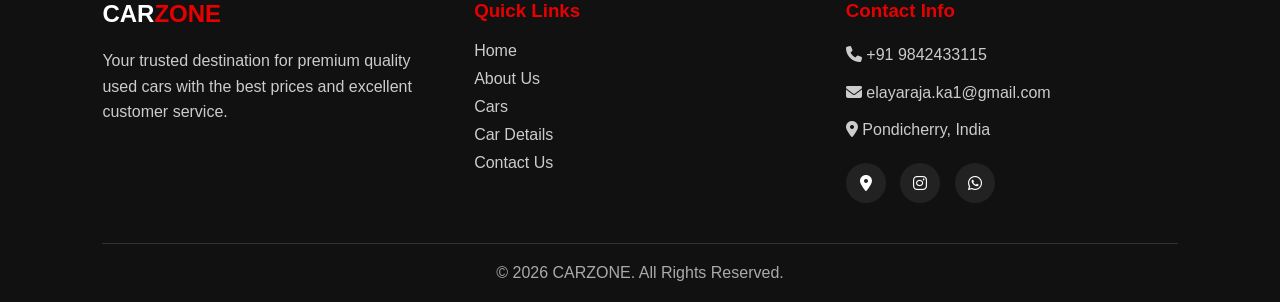
==== commit 329c8144: "Update index.html" ====
--- a/index.html
+++ b/index.html
@@ -228,7 +228,7 @@
         <div class="footer-box">
             <h3>Contact Info</h3>
             <p><i class="fa-solid fa-phone"></i> +91 9842433115</p>
-            <p><i class="fa-solid fa-envelope"></i> carzone@gmail.com</p>
+            <p><i class="fa-solid fa-envelope"></i> elayaraja.ka1@gmail.com</p>
             <p><i class="fa-solid fa-location-dot"></i> Pondicherry, India</p>
 
             <div class="social-icons">
